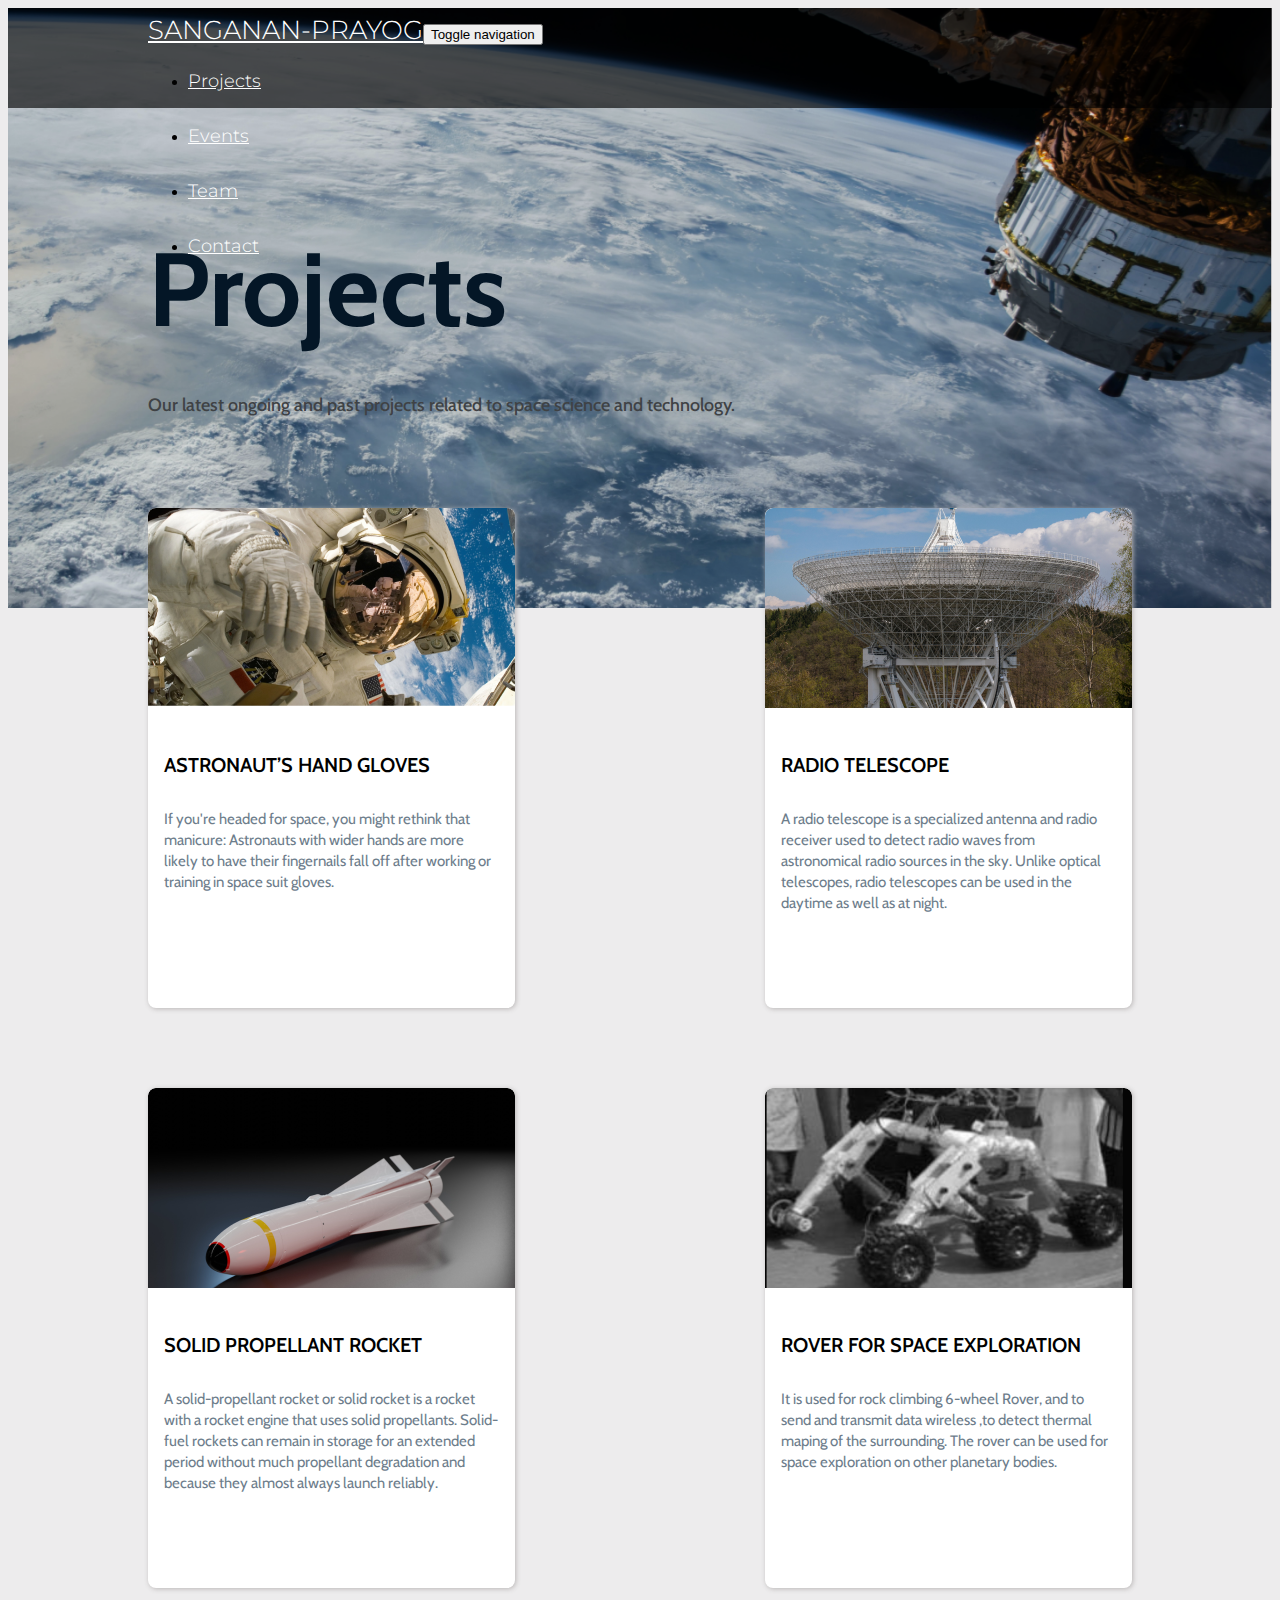
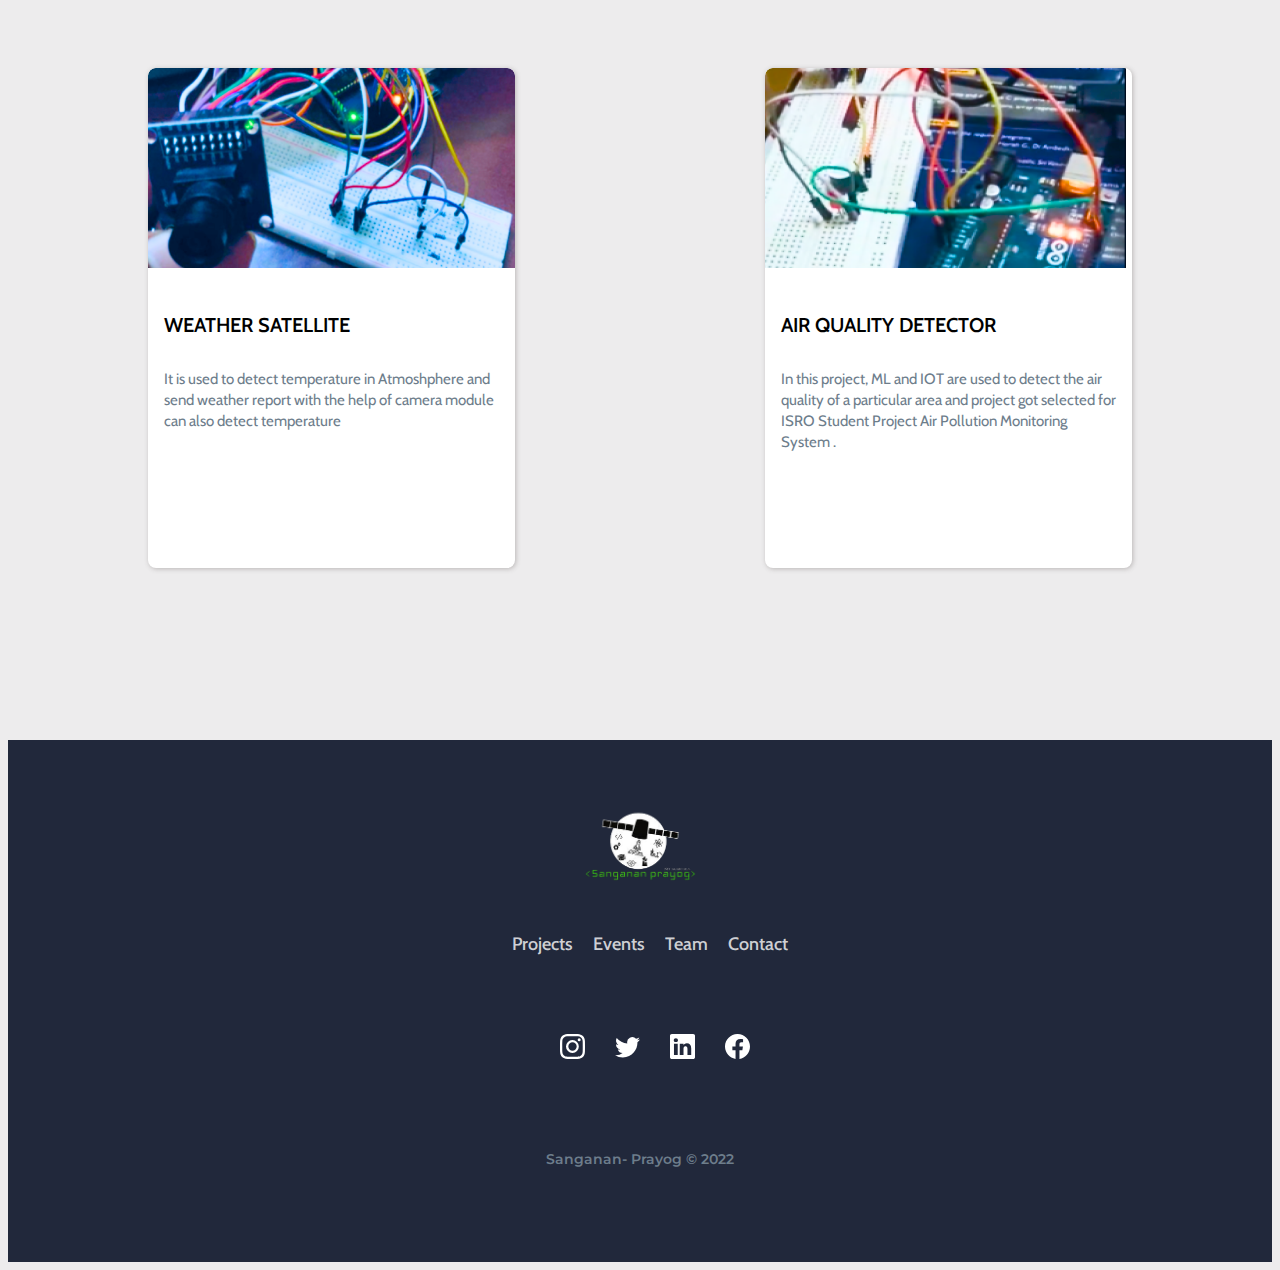
==== projects.html @ 54291f22 "." ====
<!DOCTYPE html>
<html lang="en">
<head>
    <meta charset="UTF-8">
    <meta http-equiv="X-UA-Compatible" content="IE=edge">
    <meta name="viewport" content="width=device-width, initial-scale=1.0">
    <!-- CSS only -->
    <link href="https://cdn.jsdelivr.net/npm/bootstrap@5.2.2/dist/css/bootstrap.min.css" rel="stylesheet" integrity="sha384-Zenh87qX5JnK2Jl0vWa8Ck2rdkQ2Bzep5IDxbcnCeuOxjzrPF/et3URy9Bv1WTRi" crossorigin="anonymous">
    <link rel="preconnect" href="https://fonts.googleapis.com">
    <link rel="preconnect" href="https://fonts.gstatic.com" crossorigin>
    <link href="https://fonts.googleapis.com/css2?family=Cabin:wght@400;500;600&family=Montserrat:wght@300;500;600&display=swap" rel="stylesheet">
    <link rel="stylesheet" href="app.css">
    <title>Projects</title>
</head>
<body>

    <!-- NavBar -->
    <div class="background-img">
    <nav>
    <nav class="navbar navbar-new navbar-light navbar-expand-md">
        
      <div class="container-fluid">
        
          <a class="navbar-brand" href="#">SANGANAN-PRAYOG</a><button data-bs-toggle="collapse" class="navbar-toggler" data-bs-target="#navcol-1"><span class="visually-hidden">Toggle navigation</span><span class="navbar-toggler-icon"></span></button>
          <div class="collapse navbar-collapse " id="navcol-1">
              <ul class="navbar-nav ms-auto">
                  <li class="nav-item"><a class="nav-link" href="projects.html">Projects</a></li>
                  <li class="nav-item"><a class="nav-link" href="event.html">Events</a></li>
                  <!-- <li class="nav-item"><a class="nav-link" href="#">About</a></li> -->
                  <li class="nav-item"><a class="nav-link" href="teams.html">Team</a></li>
                  <li class="nav-item"><a class="nav-link" href="../dist/index.html">Contact </a></li>

                  <!-- <li class="nav-item"><a class="nav-link" href="#">Contact</a></li> -->
              </ul>
          </div>
      </div>
    </nav>
  </nav>
   <div class="page-header">
    <h1>Projects</h1>
    <div class="heading-con">
        Our latest ongoing and past projects related to space science and technology.
    </div>
   </div>
  </div>
  <div class="project-cards">
    <div class="project-card">
        <div class="project-image-1"></div>
        <div class="project-content">
            <div class="project-heading">astronaut’s hand gloves</div>
            <div class="project-description">If you're headed for space, you might rethink that manicure: Astronauts with wider hands are more likely to have their fingernails fall off after working or training in space suit gloves. 
            </div>
        </div>
    </div>
    <div class="project-card">
        <div class="project-image-2"></div>
        <div class="project-content">
            <div class="project-heading">RADIO Telescope </div>
            <div class="project-description">A radio telescope is a specialized antenna and radio receiver used to detect radio waves from astronomical radio sources in the sky.
                Unlike optical telescopes, radio telescopes can be used in the daytime as well as at night.
            </div>
        </div>
    </div>
    <div class="project-card">
        <div class="project-image-3"></div>
        <div class="project-content">
            <div class="project-heading">SOLID propellant rocket</div>
            <div class="project-description">A solid-propellant rocket or solid rocket is a rocket with a rocket engine that uses solid propellants. Solid-fuel rockets can remain in storage for an extended period without much propellant degradation and because they almost always launch reliably.
            </div>
        </div>
    </div>    
        <div class="project-card">
            <div class="project-image-4"></div>
            <div class="project-content">
                <div class="project-heading">ROVER for spACE EXPLORATION</div>
                <div class="project-description">It is used for rock climbing 6-wheel Rover, and to send and transmit data wireless ,to detect thermal maping of the surrounding. The rover can be used for space exploration on other planetary bodies. 
                </div>
            </div>
        </div>
        <div class="project-card">
            <div class="project-image-5"></div>
            <div class="project-content">
                <div class="project-heading">WEather satellite </div>
                <div class="project-description">It is used to detect temperature in Atmoshphere and send weather report with the help of camera module can also detect temperature 
                </div>
            </div>
        </div>
        <div class="project-card">
            <div class="project-image-6"></div>
            <div class="project-content">
                <div class="project-heading">air quality detector</div>
                <div class="project-description">In this project, ML and IOT are used to detect the air quality of a particular area and project got selected for ISRO  Student Project Air Pollution Monitoring System .
                </div>
            </div>
        </div>
        
  </div>
  <footer class="projects-footer">
      <div class="footer-logo">

      </div>
      <div class="footer-links">
        <div class="footer-link">Projects</div>
        <div class="footer-link">Events</div>
        <div class="footer-link">Team</div>
        <div class="footer-link">Contact</div>
      </div>
      <div class="projects-socials">
        <div class="project-social">
        <svg xmlns="http://www.w3.org/2000/svg" width="25" height="25" fill="currentColor" class="bi bi-instagram" viewBox="0 0 16 16">
            <path d="M8 0C5.829 0 5.556.01 4.703.048 3.85.088 3.269.222 2.76.42a3.917 3.917 0 0 0-1.417.923A3.927 3.927 0 0 0 .42 2.76C.222 3.268.087 3.85.048 4.7.01 5.555 0 5.827 0 8.001c0 2.172.01 2.444.048 3.297.04.852.174 1.433.372 1.942.205.526.478.972.923 1.417.444.445.89.719 1.416.923.51.198 1.09.333 1.942.372C5.555 15.99 5.827 16 8 16s2.444-.01 3.298-.048c.851-.04 1.434-.174 1.943-.372a3.916 3.916 0 0 0 1.416-.923c.445-.445.718-.891.923-1.417.197-.509.332-1.09.372-1.942C15.99 10.445 16 10.173 16 8s-.01-2.445-.048-3.299c-.04-.851-.175-1.433-.372-1.941a3.926 3.926 0 0 0-.923-1.417A3.911 3.911 0 0 0 13.24.42c-.51-.198-1.092-.333-1.943-.372C10.443.01 10.172 0 7.998 0h.003zm-.717 1.442h.718c2.136 0 2.389.007 3.232.046.78.035 1.204.166 1.486.275.373.145.64.319.92.599.28.28.453.546.598.92.11.281.24.705.275 1.485.039.843.047 1.096.047 3.231s-.008 2.389-.047 3.232c-.035.78-.166 1.203-.275 1.485a2.47 2.47 0 0 1-.599.919c-.28.28-.546.453-.92.598-.28.11-.704.24-1.485.276-.843.038-1.096.047-3.232.047s-2.39-.009-3.233-.047c-.78-.036-1.203-.166-1.485-.276a2.478 2.478 0 0 1-.92-.598 2.48 2.48 0 0 1-.6-.92c-.109-.281-.24-.705-.275-1.485-.038-.843-.046-1.096-.046-3.233 0-2.136.008-2.388.046-3.231.036-.78.166-1.204.276-1.486.145-.373.319-.64.599-.92.28-.28.546-.453.92-.598.282-.11.705-.24 1.485-.276.738-.034 1.024-.044 2.515-.045v.002zm4.988 1.328a.96.96 0 1 0 0 1.92.96.96 0 0 0 0-1.92zm-4.27 1.122a4.109 4.109 0 1 0 0 8.217 4.109 4.109 0 0 0 0-8.217zm0 1.441a2.667 2.667 0 1 1 0 5.334 2.667 2.667 0 0 1 0-5.334z"/>
          </svg>
        </div>
      <div class="project-social">
        <svg xmlns="http://www.w3.org/2000/svg" width="25" height="25" fill="currentColor" class="bi bi-twitter" viewBox="0 0 16 16">
            <path d="M5.026 15c6.038 0 9.341-5.003 9.341-9.334 0-.14 0-.282-.006-.422A6.685 6.685 0 0 0 16 3.542a6.658 6.658 0 0 1-1.889.518 3.301 3.301 0 0 0 1.447-1.817 6.533 6.533 0 0 1-2.087.793A3.286 3.286 0 0 0 7.875 6.03a9.325 9.325 0 0 1-6.767-3.429 3.289 3.289 0 0 0 1.018 4.382A3.323 3.323 0 0 1 .64 6.575v.045a3.288 3.288 0 0 0 2.632 3.218 3.203 3.203 0 0 1-.865.115 3.23 3.23 0 0 1-.614-.057 3.283 3.283 0 0 0 3.067 2.277A6.588 6.588 0 0 1 .78 13.58a6.32 6.32 0 0 1-.78-.045A9.344 9.344 0 0 0 5.026 15z"/>
          </svg>
      </div>
      <div class="project-social">
        <svg xmlns="http://www.w3.org/2000/svg" width="25" height="25" fill="currentColor" class="bi bi-linkedin" viewBox="0 0 16 16">
            <path d="M0 1.146C0 .513.526 0 1.175 0h13.65C15.474 0 16 .513 16 1.146v13.708c0 .633-.526 1.146-1.175 1.146H1.175C.526 16 0 15.487 0 14.854V1.146zm4.943 12.248V6.169H2.542v7.225h2.401zm-1.2-8.212c.837 0 1.358-.554 1.358-1.248-.015-.709-.52-1.248-1.342-1.248-.822 0-1.359.54-1.359 1.248 0 .694.521 1.248 1.327 1.248h.016zm4.908 8.212V9.359c0-.216.016-.432.08-.586.173-.431.568-.878 1.232-.878.869 0 1.216.662 1.216 1.634v3.865h2.401V9.25c0-2.22-1.184-3.252-2.764-3.252-1.274 0-1.845.7-2.165 1.193v.025h-.016a5.54 5.54 0 0 1 .016-.025V6.169h-2.4c.03.678 0 7.225 0 7.225h2.4z"/>
          </svg>
      </div>
      <div class="project-social">
        <svg xmlns="http://www.w3.org/2000/svg" width="25" height="25" fill="currentColor" class="bi bi-facebook" viewBox="0 0 16 16">
            <path d="M16 8.049c0-4.446-3.582-8.05-8-8.05C3.58 0-.002 3.603-.002 8.05c0 4.017 2.926 7.347 6.75 7.951v-5.625h-2.03V8.05H6.75V6.275c0-2.017 1.195-3.131 3.022-3.131.876 0 1.791.157 1.791.157v1.98h-1.009c-.993 0-1.303.621-1.303 1.258v1.51h2.218l-.354 2.326H9.25V16c3.824-.604 6.75-3.934 6.75-7.951z"/>
          </svg>
      </div>
      </div>
      <div class="footer-copyrights">
           Sanganan- Prayog  ©  2022
      </div>
  </footer>

    <!-- JavaScript Bundle with Popper -->
    <script src="https://cdn.jsdelivr.net/npm/bootstrap@5.2.2/dist/js/bootstrap.bundle.min.js" integrity="sha384-OERcA2EqjJCMA+/3y+gxIOqMEjwtxJY7qPCqsdltbNJuaOe923+mo//f6V8Qbsw3" crossorigin="anonymous"></script>
</body>
</html>
---- app.css ----
body{
    background: #EDECED;
}
.nav-link{
    font-family: 'Montserrat';
    font-style: normal;
    font-weight: 300;
    font-size: 18px;
    line-height: 27px;
    color: #FFFFFF;
    margin-right:30px;
    position:relative;
}
.nav-link:hover{
    color:white;
}
.nav-link:after {
  display:block;
  content: '';
  border-bottom: solid 1px #a8e3ec;  
  transform: scaleX(0);  
  transition: transform 250ms ease-in-out;
}
.nav-link:hover:after {
    transform: scaleX(1);
}
.nav-link:after{  transform-origin:  0% 50%; }
.navbar-brand-img{
    margin-top: 4px;
}
.navbar-brand{
    font-family: 'Montserrat';
    font-style: normal;
    font-weight: 300;
    font-size: 26px;
    line-height: 44px;
    color: #FFFFFF;
}
.navbar-new{
    background: rgba(0, 0, 0, 0.64);
    height: 100px;
}
.container-fluid{
    margin-left:140px;
    margin-right:140px;
}
.background-img{
    background-image: url("/Rectangle\ 12.png");
    min-height:600px;
    background-size: cover;
}
.page-header{
    margin-left:140px;
    margin-right:140px;
    font-family: 'Cabin';
    font-size: 52px;
    line-height: 63px;
    color: #041626;
    margin-top:150px;
}
.heading-con{
    margin-top:22px;
    font-family: 'Cabin';
    font-style: normal;
    font-weight: 500;
    font-size: 18px;
    line-height: 163.15%;
    color: #3F4245;
}
.project-cards{
    margin-left:140px;
    margin-right:140px;
   margin-top:-180px;
   display:flex;
   flex-wrap:wrap;
   justify-content: space-between;
}
.project-card{
    width: 367px;
    height:500px;
    background-color: white;
    border-radius: 8px;
    overflow: hidden;
    margin-top:80px;
    box-shadow: 1px 1px 5px  rgb(186, 183, 183);
    transition: all 0.2s ease 0s;
}
.project-card:hover{
    position:relative;
    transform: translateY(-3px);
}
.project-image-1{
    background: url(pexels-pixabay-2156.jpg);
    height:200px;
}
.project-image-2{
    background: url("/Image.png");
    height:200px;
}
.project-image-3{
    background: url("/solid-fuel.png");
    height:200px;
}
.project-image-4{
    background: url("/rover.png");
    height:200px;
}
.project-image-5{
    background: url("/weather.png");
    height:200px;
}
.project-image-6{
    background: url("/air.png");
    height:200px;
}

.project-content{
    padding:16px;
}
.project-heading{
    text-transform: uppercase;
    margin-top: 29px;
    margin-bottom: 32px;
    font-family: 'Cabin';
    font-style: normal;
    font-weight: 600;
    font-size: 20px;
    line-height: 24px;
}
.project-description{
    font-family: 'Cabin';
    font-style: normal;
    font-weight: 400;
    font-size: 15px;
    line-height: 140.6%;
    color: #6D7D8B;
}
.projects-footer{
    margin-top:172px;
    min-width: 100%;
    height: 462px;
    left: -1px;
    top: 1810px;
    background: #21283B;
    display: flex;
    flex-direction: column;
    align-items: center;
    padding-top: 60px;
}
.footer-logo{
    background-image: url("/sangananprayog.png");
    height:94px;
    width:120px;
    background-size: cover;
    background-repeat: no-repeat;
}
.footer-links{
    display: flex;
    justify-content: center;
    align-items: center;
}
.footer-link{
    font-family: 'Cabin';
    font-style: normal;
    font-weight: 500;
    font-size: 18px;
    line-height: 100px;
    color: rgba(255, 255, 255, 0.8);
    margin-left:20px;
}

.project-social{
    display: flex;
    justify-content: center;
    align-items: center;
    color: white;
    font-size: large;
    margin-left: 30px;
}
.projects-socials{
    margin-top:40px;
    display: flex;
}
.footer-copyrights{
    margin-top: 90px;
    font-family: 'Montserrat';
    font-style: normal;
    font-weight: 600;
    font-size: 14px;
    line-height: 21px;
    display: flex;
    align-items: center;
    color: #6D7D8B;
}
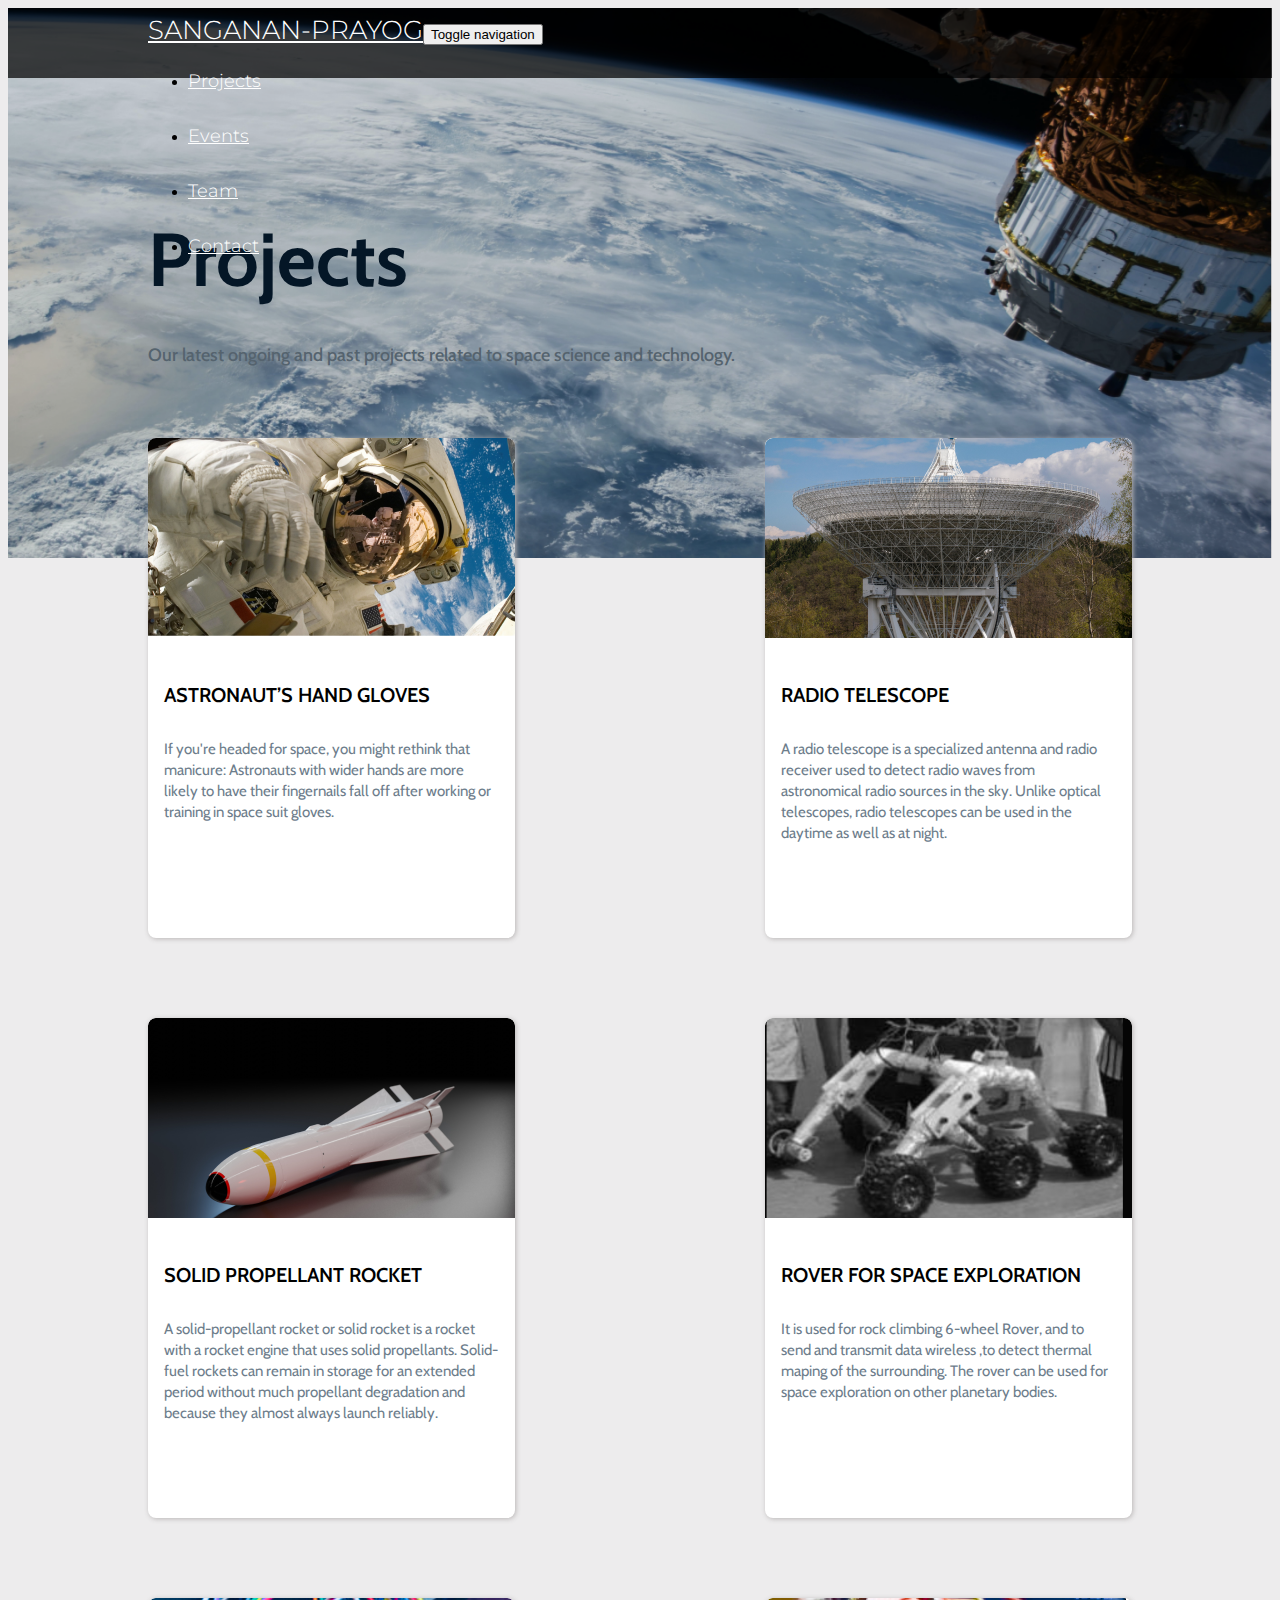
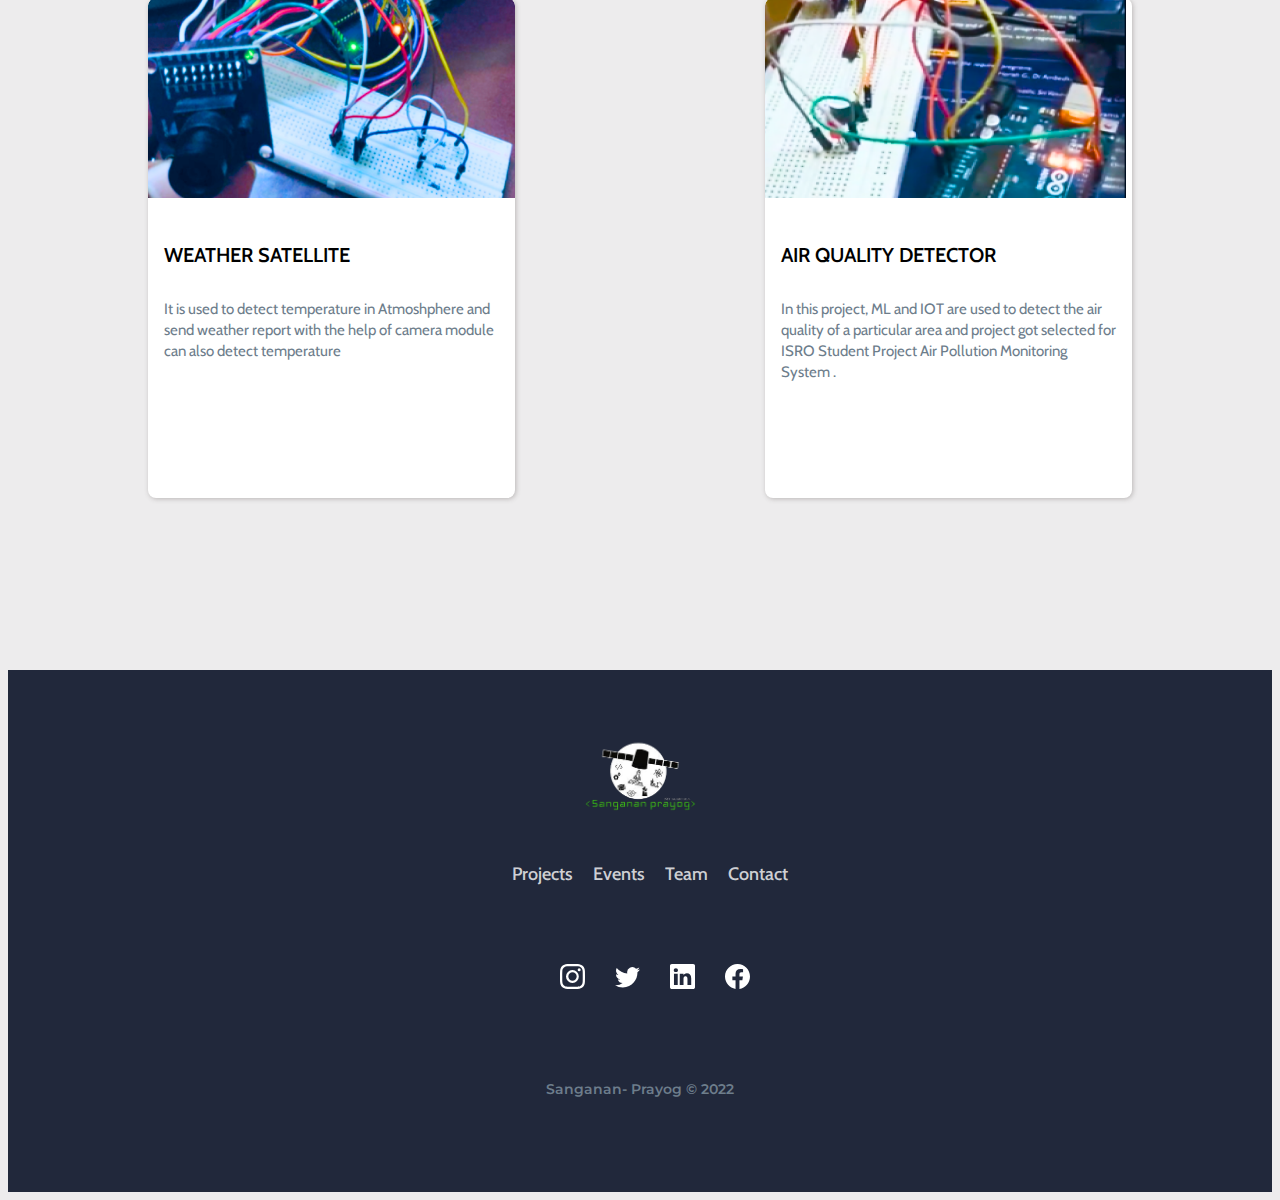
==== commit d7351ba3: "Add Favicon, Animations and fixed other small bugs" ====
--- a/projects.html
+++ b/projects.html
@@ -10,6 +10,7 @@
     <link rel="preconnect" href="https://fonts.gstatic.com" crossorigin>
     <link href="https://fonts.googleapis.com/css2?family=Cabin:wght@400;500;600&family=Montserrat:wght@300;500;600&display=swap" rel="stylesheet">
     <link rel="stylesheet" href="app.css">
+    <link rel="shortcut icon" type="image/png" href="/image/sangananprayog.png"/>
     <title>Projects</title>
 </head>
 <body>
--- a/app.css
+++ b/app.css
@@ -1,5 +1,17 @@
 body{
     background: #EDECED;
+}
+nav{
+    animation: translateIn ease 0.9s;
+    animation-iteration-count: 1;
+}
+@keyframes translateIn {
+    0%{
+        transform:translateY(-100px) ;
+    }
+    100%{
+        transform: translateY(0) ;
+    }
 }
 .nav-link{
     font-family: 'Montserrat';
@@ -37,8 +49,8 @@
     color: #FFFFFF;
 }
 .navbar-new{
-    background: rgba(0, 0, 0, 0.64);
-    height: 100px;
+    background: rgba(0, 0, 0, 0.719);
+    height: 70px;
 }
 .container-fluid{
     margin-left:140px;
@@ -46,34 +58,64 @@
 }
 .background-img{
     background-image: url("/Rectangle\ 12.png");
-    min-height:600px;
+    min-height:550px;
     background-size: cover;
+    animation: bgEntry 0.8s ease ;
+}
+@keyframes bgEntry {
+    0%{
+        height: 100vh;
+        transform: scale(1.1250);
+    }
+    100%{
+        height: 550px;
+        transform: scale(1);
+    }
+}
+.page-header>h1{
+    font-family: 'Cabin';
+    font-size: 75px;
+    line-height: 63px;
+    color: #041626;
+    margin-top:150px;
 }
 .page-header{
     margin-left:140px;
     margin-right:140px;
     font-family: 'Cabin';
-    font-size: 52px;
+    font-size: 70px;
     line-height: 63px;
     color: #041626;
     margin-top:150px;
 }
 .heading-con{
-    margin-top:22px;
+    margin-top:30px;
     font-family: 'Cabin';
     font-style: normal;
     font-weight: 500;
     font-size: 18px;
     line-height: 163.15%;
-    color: #3F4245;
+    color: #55636e;
 }
 .project-cards{
     margin-left:140px;
     margin-right:140px;
-   margin-top:-180px;
+   margin-top:-200px;
    display:flex;
    flex-wrap:wrap;
    justify-content: space-between;
+   animation-name: slideIn;
+   animation-timing-function: ease-in;
+   animation-duration: 0.8s;
+}
+@keyframes slideIn{
+    0%{
+        transform:translateY(200px) scale(0.5);
+    }
+    
+    100%{
+        transform:translateY(0) scale(1);
+    }
 }
 .project-card{
     width: 367px;
@@ -87,7 +129,7 @@
 }
 .project-card:hover{
     position:relative;
-    transform: translateY(-3px);
+    transform: translateY(-3px) scale(1.0125);
 }
 .project-image-1{
     background: url(pexels-pixabay-2156.jpg);
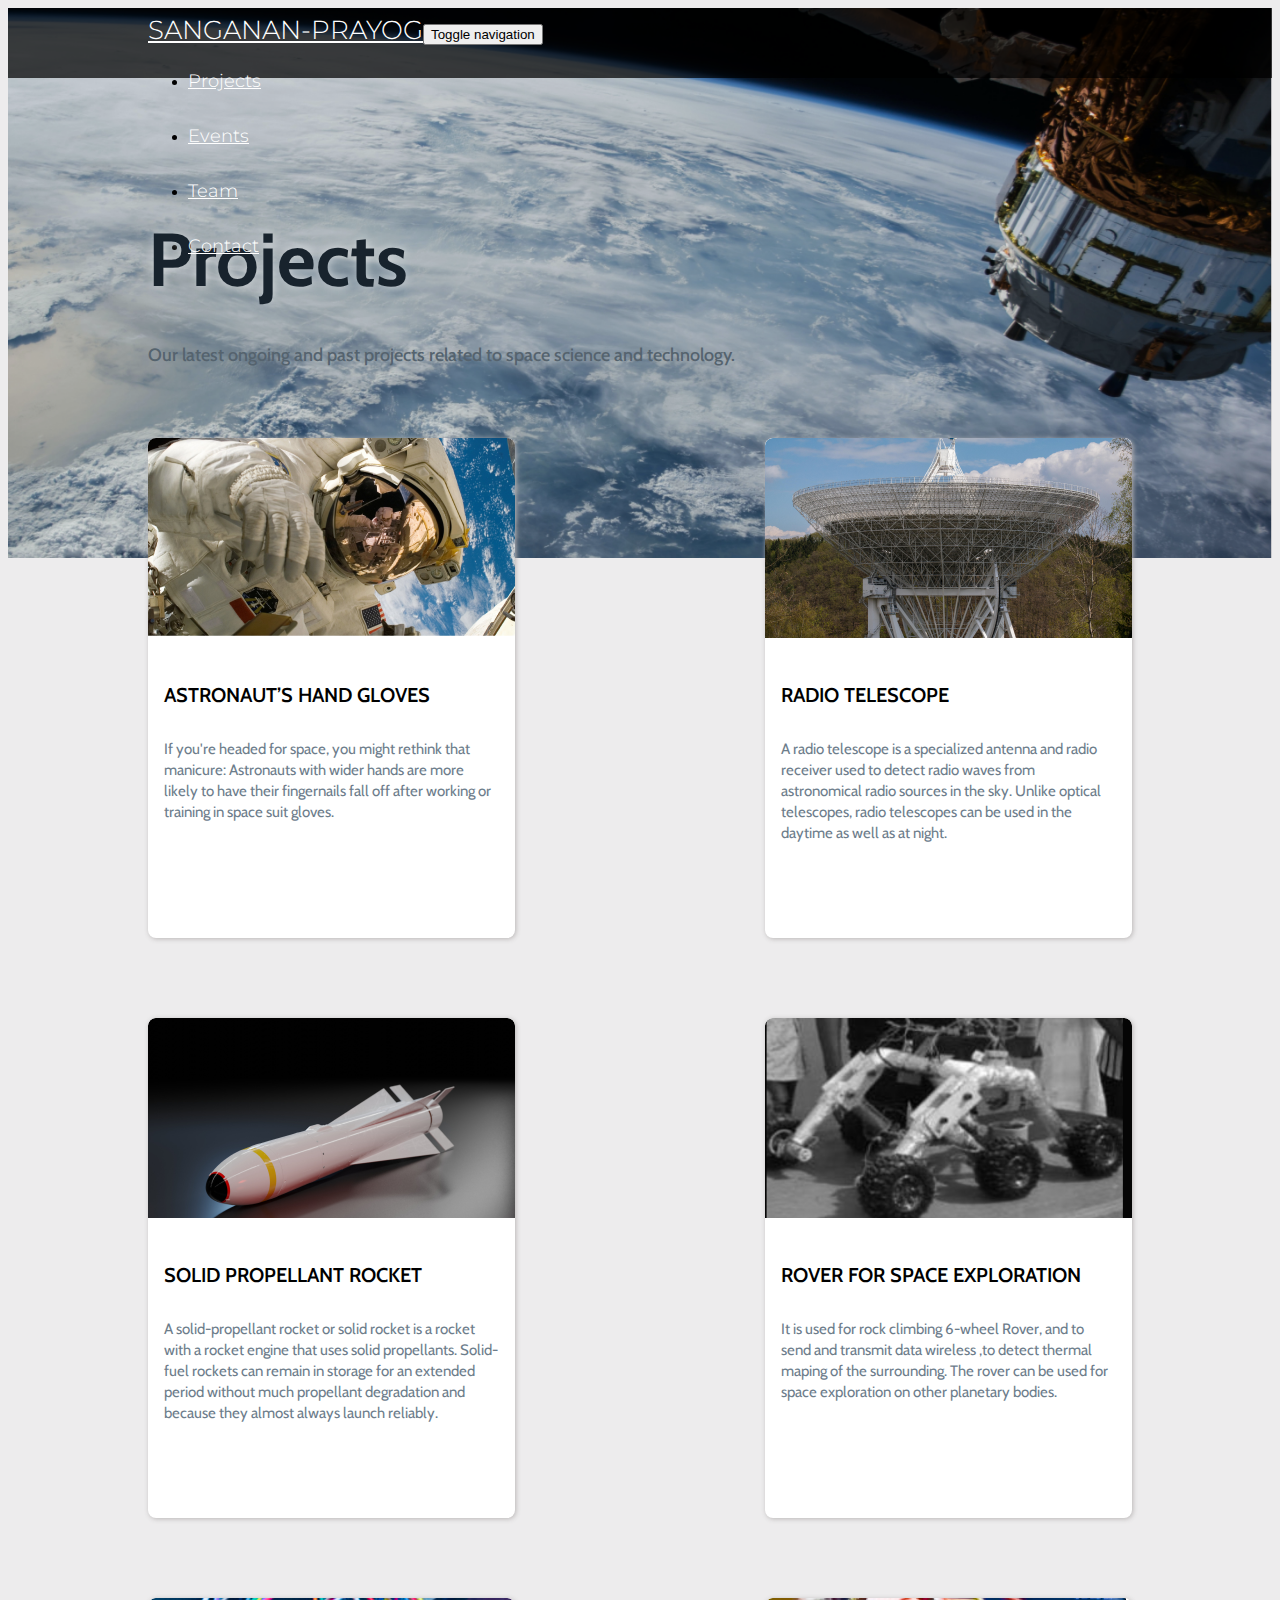
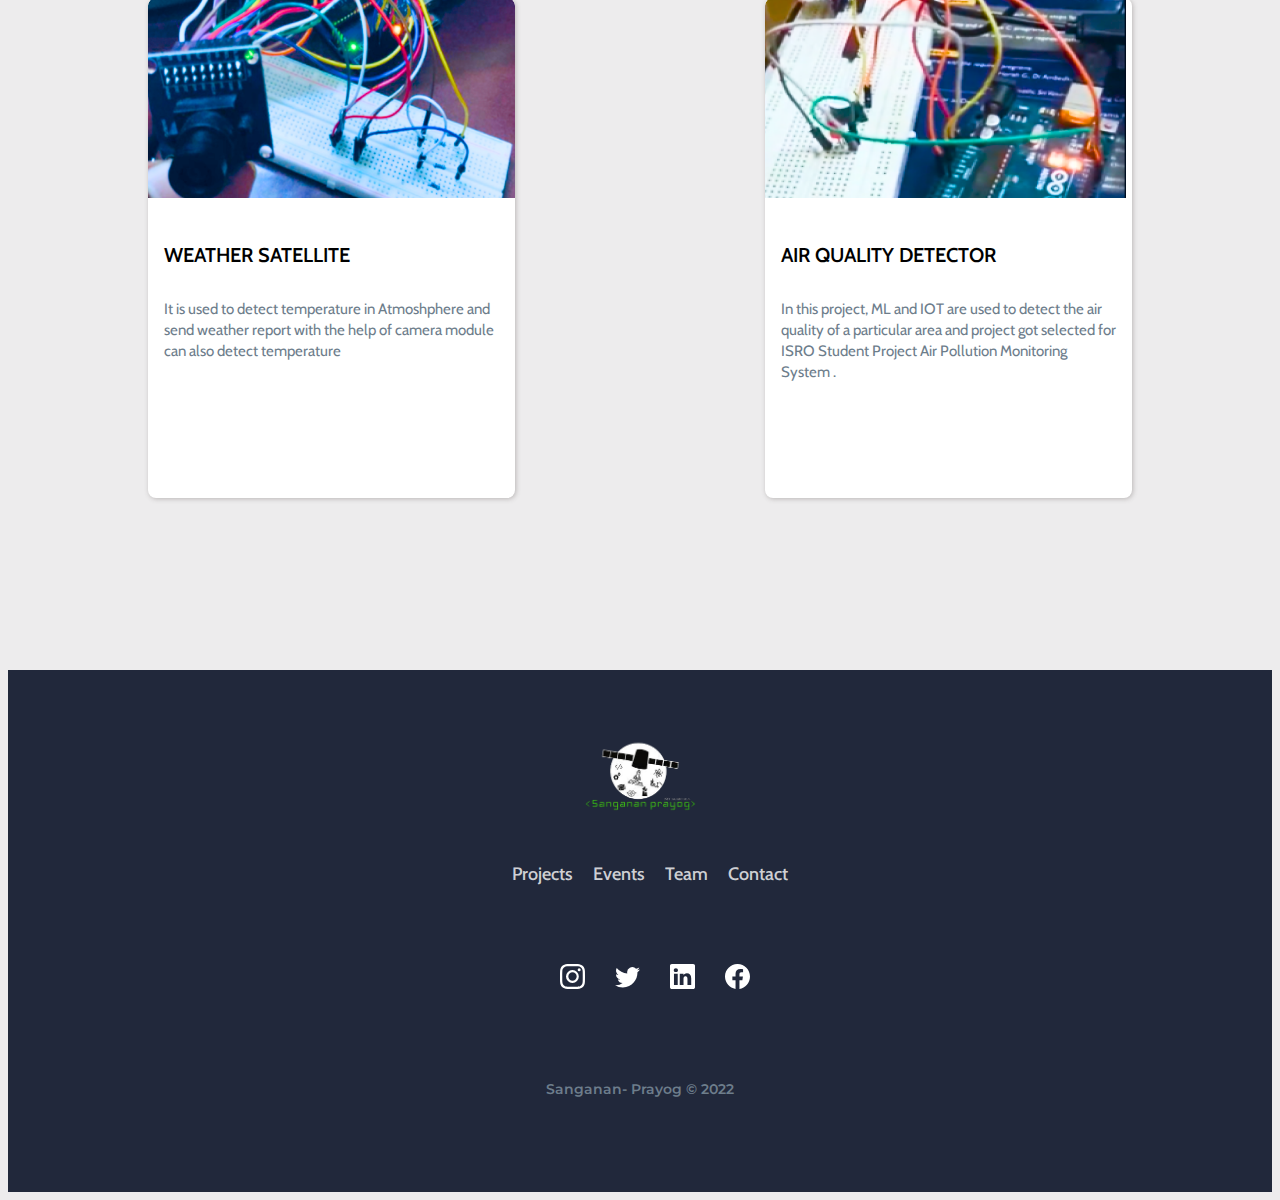
==== commit 0a1338e6: "Added Responsiveness" ====
--- a/projects.html
+++ b/projects.html
@@ -22,7 +22,7 @@
         
       <div class="container-fluid">
         
-          <a class="navbar-brand" href="#">SANGANAN-PRAYOG</a><button data-bs-toggle="collapse" class="navbar-toggler" data-bs-target="#navcol-1"><span class="visually-hidden">Toggle navigation</span><span class="navbar-toggler-icon"></span></button>
+          <a class="navbar-brand" href="#">SANGANAN-PRAYOG</a><button data-bs-toggle="collapse" class="navbar-toggler" data-bs-target="#navcol-1"><span class="visually-hidden">Toggle navigation</span><span class="navbar-toggler-icon navbar-dark" ></span></button>
           <div class="collapse navbar-collapse " id="navcol-1">
               <ul class="navbar-nav ms-auto">
                   <li class="nav-item"><a class="nav-link" href="projects.html">Projects</a></li>
--- a/app.css
+++ b/app.css
@@ -76,8 +76,9 @@
     font-family: 'Cabin';
     font-size: 75px;
     line-height: 63px;
-    color: #041626;
+    color: #14202afa;
     margin-top:150px;
+    text-shadow: rgba(255, 255, 255, 0.53) 1px 0 10px;
 }
 .page-header{
     margin-left:140px;
@@ -233,4 +234,48 @@
     display: flex;
     align-items: center;
     color: #6D7D8B;
-}+}
+
+
+@media (max-width:400px){
+    .container-fluid{
+        margin:0;
+        padding: 0;
+    }
+    .page-header>h1{
+         text-align: center;
+    }
+    .page-header{
+        margin:0;
+        margin-top:10%;
+    }
+    .heading-con{
+        color: #3b4750;
+        text-align:center;
+        display: none;
+    }
+    .project-cards{
+        margin-left:0;
+        margin-right:0;
+        align-items: center;
+        justify-content: center;
+    }
+    .navbar-brand{
+        margin-left: 10px;
+    }
+    .navbar-collapse{
+        margin: 0;
+        margin-top: 8px;
+        width: 100vw;
+        padding-left: 10px;
+        background: rgba(0, 0, 0, 0.719);
+    }
+    .nav-link{
+        text-align: center;
+    }
+    .project-card{
+        height: 450px;
+        width: 315px;
+    }
+
+}
